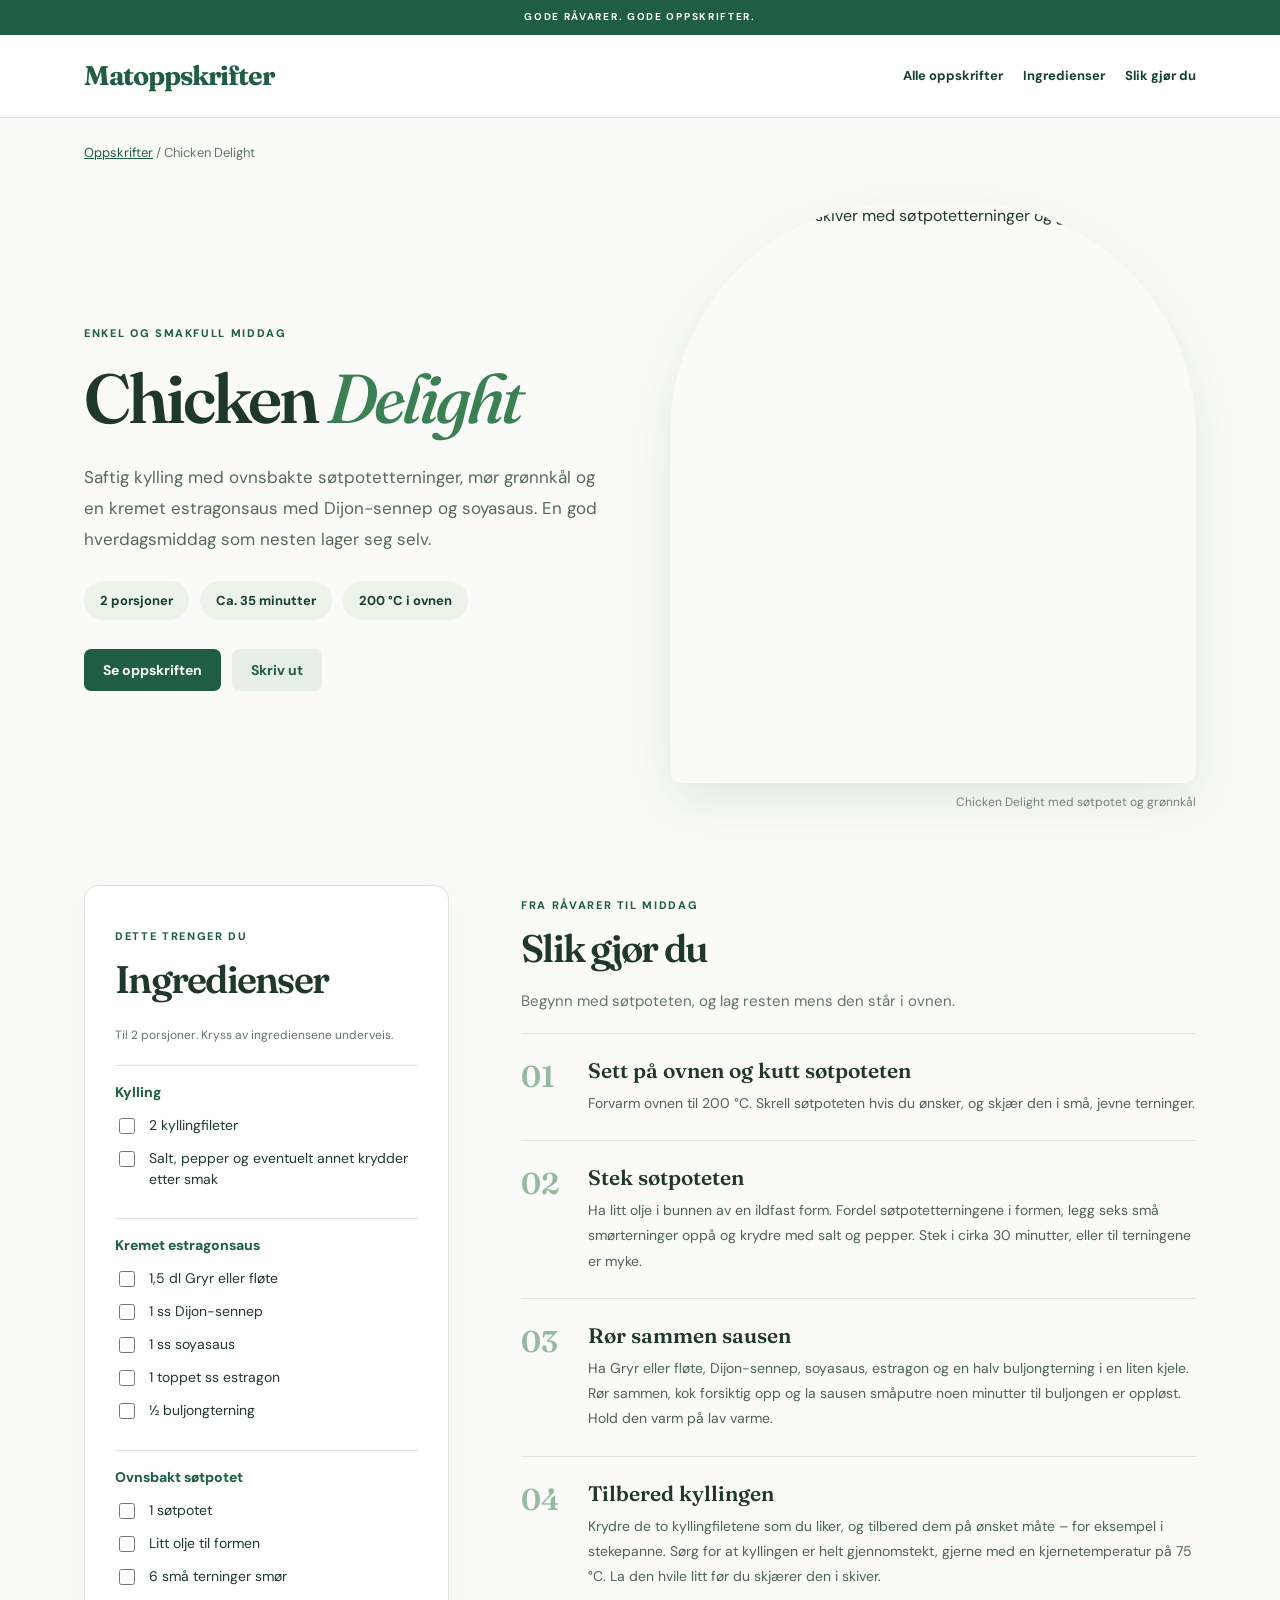
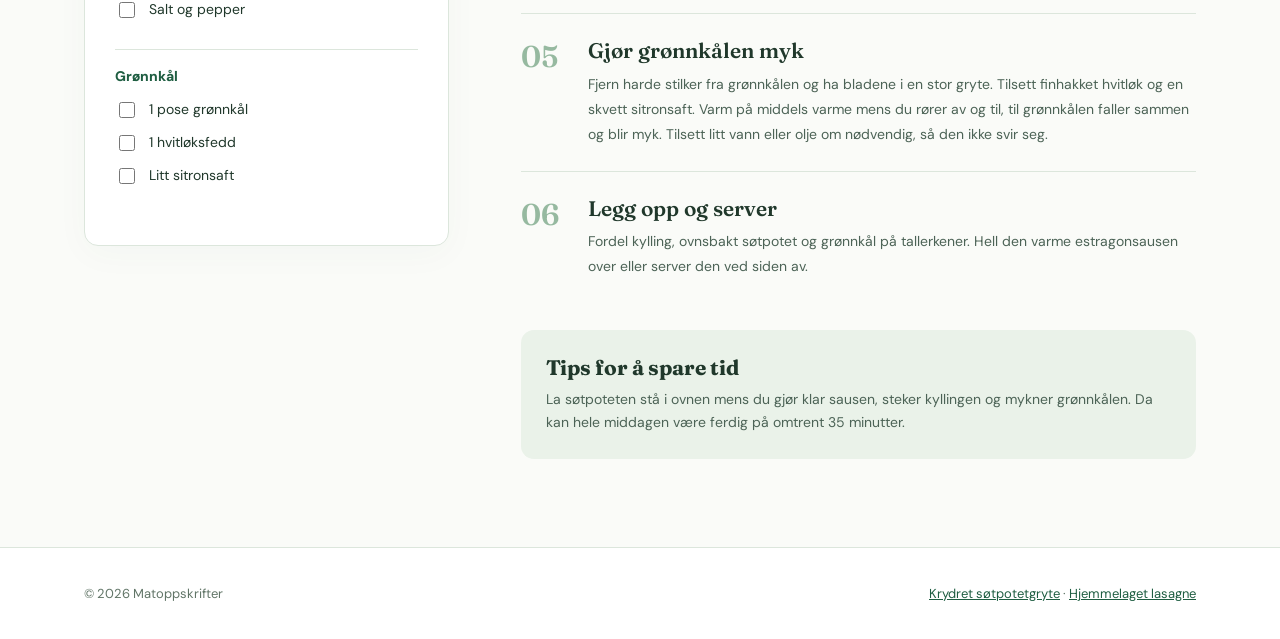
==== chicken-delight.html @ 8765563d "Legg til oppskriftsside for Chicken Delight" ====
<!doctype html>
<html lang="nb">
<head>
  <meta charset="utf-8">
  <meta name="viewport" content="width=device-width, initial-scale=1">
  <meta name="theme-color" content="#1f5e42">
  <meta name="description" content="Chicken Delight: saftig kylling med ovnsbakt søtpotet, smørmyk grønnkål og en enkel, kremet saus med Dijon, estragon og soyasaus. Klar på cirka 35 minutter.">
  <title>Chicken Delight – kylling med søtpotet og estragonsaus | Matoppskrifter</title>
  <link rel="preconnect" href="https://fonts.googleapis.com">
  <link rel="preconnect" href="https://fonts.gstatic.com" crossorigin>
  <link href="https://fonts.googleapis.com/css2?family=DM+Sans:wght@400;500;600;700&family=Fraunces:opsz,wght@9..144,500;9..144,600;9..144,700&display=swap" rel="stylesheet">
  <style>
    :root{--green:#1f5e42;--deep:#173f2f;--bg:#fafbf8;--cream:#edf3e9;--line:#dce6dc;--ink:#20382b;--muted:#617567}
    *{box-sizing:border-box}html{scroll-behavior:smooth}body{margin:0;color:var(--ink);background:var(--bg);font:16px/1.65 'DM Sans',Arial,sans-serif}
    .container{max-width:1160px;padding:0 24px;margin:auto}a{color:inherit}a:focus-visible,button:focus-visible,input:focus-visible{outline:3px solid #81b66e;outline-offset:3px}
    .banner{background:var(--green);color:#fff;text-align:center;letter-spacing:.17em;font-size:10px;font-weight:700;padding:9px}
    header{background:#fff;border-bottom:1px solid var(--line)}.header{display:flex;justify-content:space-between;align-items:center;gap:16px;min-height:82px}
    .brand{font:700 27px 'Fraunces',Georgia,serif;color:var(--green);text-decoration:none;letter-spacing:-.04em}
    nav{display:flex;flex-wrap:wrap;gap:20px}nav a{text-decoration:none;font-weight:700;font-size:13px;color:var(--deep)}nav a:hover{text-decoration:underline}
    .crumb{padding:24px 0;color:var(--muted);font-size:13px}.crumb a{color:var(--green)}
    .hero{display:grid;grid-template-columns:1fr 1fr;align-items:center;gap:60px;padding:16px 0 72px}
    .eyebrow,.section-label{color:var(--green);font-weight:800;font-size:11px;letter-spacing:.15em;text-transform:uppercase}
    h1,h2,h3{font-family:'Fraunces',Georgia,serif;line-height:1.2}h1{font-size:clamp(44px,5.4vw,72px);font-weight:600;letter-spacing:-.045em;margin:14px 0 22px}
    h1 em{font-weight:500;color:#3b8053}.intro{max-width:560px;color:#526b59;font-size:17px;line-height:1.85}
    .facts{display:flex;gap:11px;flex-wrap:wrap;margin:25px 0 29px}.fact{background:var(--cream);padding:9px 16px;border-radius:40px;color:var(--deep);font-size:13px;font-weight:700}
    .btn{display:inline-block;background:var(--green);color:#fff;text-decoration:none;border:0;border-radius:7px;padding:12px 19px;font:700 14px 'DM Sans',sans-serif;cursor:pointer}
    .btn:hover{background:var(--deep)}.btn--light{background:#e8efe8;color:var(--green);margin-left:7px}.btn--light:hover{background:#d7e7d7}
    .hero__photo{min-width:0}.hero__photo img{display:block;width:100%;height:min(62vw,580px);min-height:420px;object-fit:cover;border-radius:230px 230px 13px 13px;box-shadow:0 18px 48px #173f2f1a}
    .hero__caption{color:#718376;font-size:12px;margin-top:10px;text-align:right}
    .layout{display:grid;grid-template-columns:minmax(280px,365px) minmax(0,1fr);gap:72px;align-items:start;padding:0 0 88px}
    .card{background:white;border:1px solid var(--line);border-radius:14px;padding:30px;box-shadow:0 8px 35px #1f5e4208}
    h2{font-size:clamp(29px,3vw,41px);font-weight:600;letter-spacing:-.045em;margin:0 0 24px}
    .group{padding:17px 0;border-top:1px solid var(--line)}.group h3{font:800 14px 'DM Sans',sans-serif;margin:0 0 14px;color:var(--green)}
    .ingredient{display:flex;align-items:flex-start;gap:11px;font-size:14px;margin:11px 0;cursor:pointer;line-height:1.5}.ingredient input{accent-color:var(--green);width:16px;height:16px;margin-top:3px;flex-shrink:0}.ingredient:has(input:checked) span{text-decoration:line-through;color:#96a69b}
    .note{font-size:12px;color:var(--muted);margin:0 0 19px}.steps-intro{color:var(--muted);margin:-6px 0 19px;font-size:15px}
    .step{display:grid;grid-template-columns:52px 1fr;gap:15px;padding:24px 0;border-top:1px solid var(--line)}
    .step .num{font:600 30px 'Fraunces',serif;color:#96b9a0}.step h3{font-size:21px;margin:0 0 8px;font-weight:600}.step p{margin:0;color:#4c6356;font-size:14px;line-height:1.8}
    .tip{background:#eaf2e9;border-radius:13px;padding:25px;margin-top:26px}.tip h3{font-size:21px;margin:0 0 8px}.tip p{margin:0;color:#4c6356;font-size:14px}
    .footer{border-top:1px solid var(--line);background:white;padding:35px 0;color:var(--muted);font-size:13px}.footer__inner{display:flex;justify-content:space-between;gap:18px;flex-wrap:wrap}.footer a{color:var(--green)}
    @media(max-width:850px){.hero{gap:30px}.layout{gap:35px}}
    @media(max-width:710px){.container{padding:0 18px}.header{min-height:70px;align-items:flex-start;flex-direction:column;justify-content:center;gap:4px;padding-top:12px;padding-bottom:12px}nav{gap:15px}nav a{font-size:12px}
      .hero{grid-template-columns:1fr;padding:10px 0 42px;gap:23px}.hero__photo img{height:430px;min-height:0}.layout{grid-template-columns:1fr;gap:34px;padding-bottom:60px}.card{padding:25px}.step{grid-template-columns:38px 1fr;gap:10px}}
    @media(max-width:390px){.hero__photo img{height:350px}.btn--light{margin-left:0;margin-top:9px}}
    @media print{.banner,header,.crumb,.hero__photo,.btn,.footer{display:none!important}.container{max-width:none}.hero{display:block;padding:0 0 14px}.hero h1{font-size:36px}.layout{display:block;padding:0}.card{box-shadow:none;border:0;padding:0;margin-bottom:20px}.step{break-inside:avoid;padding:12px 0}.tip{break-inside:avoid}body{background:#fff}}
  </style>
</head>
<body>
  <div class="banner">GODE RÅVARER. GODE OPPSKRIFTER.</div>
  <header><div class="container header"><a class="brand" href="index.html">Matoppskrifter</a><nav aria-label="Navigasjon"><a href="index.html">Alle oppskrifter</a><a href="#ingredienser">Ingredienser</a><a href="#fremgangsmate">Slik gjør du</a></nav></div></header>
  <main class="container">
    <div class="crumb"><a href="index.html">Oppskrifter</a> / Chicken Delight</div>
    <section class="hero" aria-labelledby="recipe-title">
      <div>
        <div class="eyebrow">ENKEL OG SMAKFULL MIDDAG</div>
        <h1 id="recipe-title">Chicken <em>Delight</em></h1>
        <p class="intro">Saftig kylling med ovnsbakte søtpotetterninger, mør grønnkål og en kremet estragonsaus med Dijon-sennep og soyasaus. En god hverdagsmiddag som nesten lager seg selv.</p>
        <div class="facts"><span class="fact">2 porsjoner</span><span class="fact">Ca. 35 minutter</span><span class="fact">200 °C i ovnen</span></div>
        <a class="btn" href="#ingredienser">Se oppskriften</a>
        <button class="btn btn--light" type="button" onclick="window.print()">Skriv ut</button>
      </div>
      <div class="hero__photo"><img src="images/chicken-delight.webp" alt="Stekt kyllingfilet i skiver med søtpotetterninger og grønnkål på et keramikkfat" width="420" height="560"><div class="hero__caption">Chicken Delight med søtpotet og grønnkål</div></div>
    </section>

    <div class="layout">
      <aside id="ingredienser" class="card" aria-labelledby="ingredients-title">
        <p class="section-label">Dette trenger du</p>
        <h2 id="ingredients-title">Ingredienser</h2>
        <p class="note">Til 2 porsjoner. Kryss av ingrediensene underveis.</p>
        <div class="group"><h3>Kylling</h3>
          <label class="ingredient"><input type="checkbox"><span>2 kyllingfileter</span></label>
          <label class="ingredient"><input type="checkbox"><span>Salt, pepper og eventuelt annet krydder etter smak</span></label>
        </div>
        <div class="group"><h3>Kremet estragonsaus</h3>
          <label class="ingredient"><input type="checkbox"><span>1,5 dl Gryr eller fløte</span></label>
          <label class="ingredient"><input type="checkbox"><span>1 ss Dijon-sennep</span></label>
          <label class="ingredient"><input type="checkbox"><span>1 ss soyasaus</span></label>
          <label class="ingredient"><input type="checkbox"><span>1 toppet ss estragon</span></label>
          <label class="ingredient"><input type="checkbox"><span>½ buljongterning</span></label>
        </div>
        <div class="group"><h3>Ovnsbakt søtpotet</h3>
          <label class="ingredient"><input type="checkbox"><span>1 søtpotet</span></label>
          <label class="ingredient"><input type="checkbox"><span>Litt olje til formen</span></label>
          <label class="ingredient"><input type="checkbox"><span>6 små terninger smør</span></label>
          <label class="ingredient"><input type="checkbox"><span>Salt og pepper</span></label>
        </div>
        <div class="group"><h3>Grønnkål</h3>
          <label class="ingredient"><input type="checkbox"><span>1 pose grønnkål</span></label>
          <label class="ingredient"><input type="checkbox"><span>1 hvitløksfedd</span></label>
          <label class="ingredient"><input type="checkbox"><span>Litt sitronsaft</span></label>
        </div>
      </aside>
      <article id="fremgangsmate" aria-labelledby="steps-title">
        <p class="section-label">Fra råvarer til middag</p>
        <h2 id="steps-title">Slik gjør du</h2>
        <p class="steps-intro">Begynn med søtpoteten, og lag resten mens den står i ovnen.</p>
        <div class="step"><div class="num">01</div><div><h3>Sett på ovnen og kutt søtpoteten</h3><p>Forvarm ovnen til 200 °C. Skrell søtpoteten hvis du ønsker, og skjær den i små, jevne terninger.</p></div></div>
        <div class="step"><div class="num">02</div><div><h3>Stek søtpoteten</h3><p>Ha litt olje i bunnen av en ildfast form. Fordel søtpotetterningene i formen, legg seks små smørterninger oppå og krydre med salt og pepper. Stek i cirka 30 minutter, eller til terningene er myke.</p></div></div>
        <div class="step"><div class="num">03</div><div><h3>Rør sammen sausen</h3><p>Ha Gryr eller fløte, Dijon-sennep, soyasaus, estragon og en halv buljongterning i en liten kjele. Rør sammen, kok forsiktig opp og la sausen småputre noen minutter til buljongen er oppløst. Hold den varm på lav varme.</p></div></div>
        <div class="step"><div class="num">04</div><div><h3>Tilbered kyllingen</h3><p>Krydre de to kyllingfiletene som du liker, og tilbered dem på ønsket måte – for eksempel i stekepanne. Sørg for at kyllingen er helt gjennomstekt, gjerne med en kjernetemperatur på 75 °C. La den hvile litt før du skjærer den i skiver.</p></div></div>
        <div class="step"><div class="num">05</div><div><h3>Gjør grønnkålen myk</h3><p>Fjern harde stilker fra grønnkålen og ha bladene i en stor gryte. Tilsett finhakket hvitløk og en skvett sitronsaft. Varm på middels varme mens du rører av og til, til grønnkålen faller sammen og blir myk. Tilsett litt vann eller olje om nødvendig, så den ikke svir seg.</p></div></div>
        <div class="step"><div class="num">06</div><div><h3>Legg opp og server</h3><p>Fordel kylling, ovnsbakt søtpotet og grønnkål på tallerkener. Hell den varme estragonsausen over eller server den ved siden av.</p></div></div>
        <div class="tip"><h3>Tips for å spare tid</h3><p>La søtpoteten stå i ovnen mens du gjør klar sausen, steker kyllingen og mykner grønnkålen. Da kan hele middagen være ferdig på omtrent 35 minutter.</p></div>
      </article>
    </div>
  </main>
  <footer class="footer"><div class="container footer__inner"><span>© <span id="year"></span> Matoppskrifter</span><div><a href="index.html">Krydret søtpotetgryte</a> · <a href="lasagne.html">Hjemmelaget lasagne</a></div></div></footer>
  <script>document.getElementById('year').textContent=new Date().getFullYear();</script>
</body>
</html>
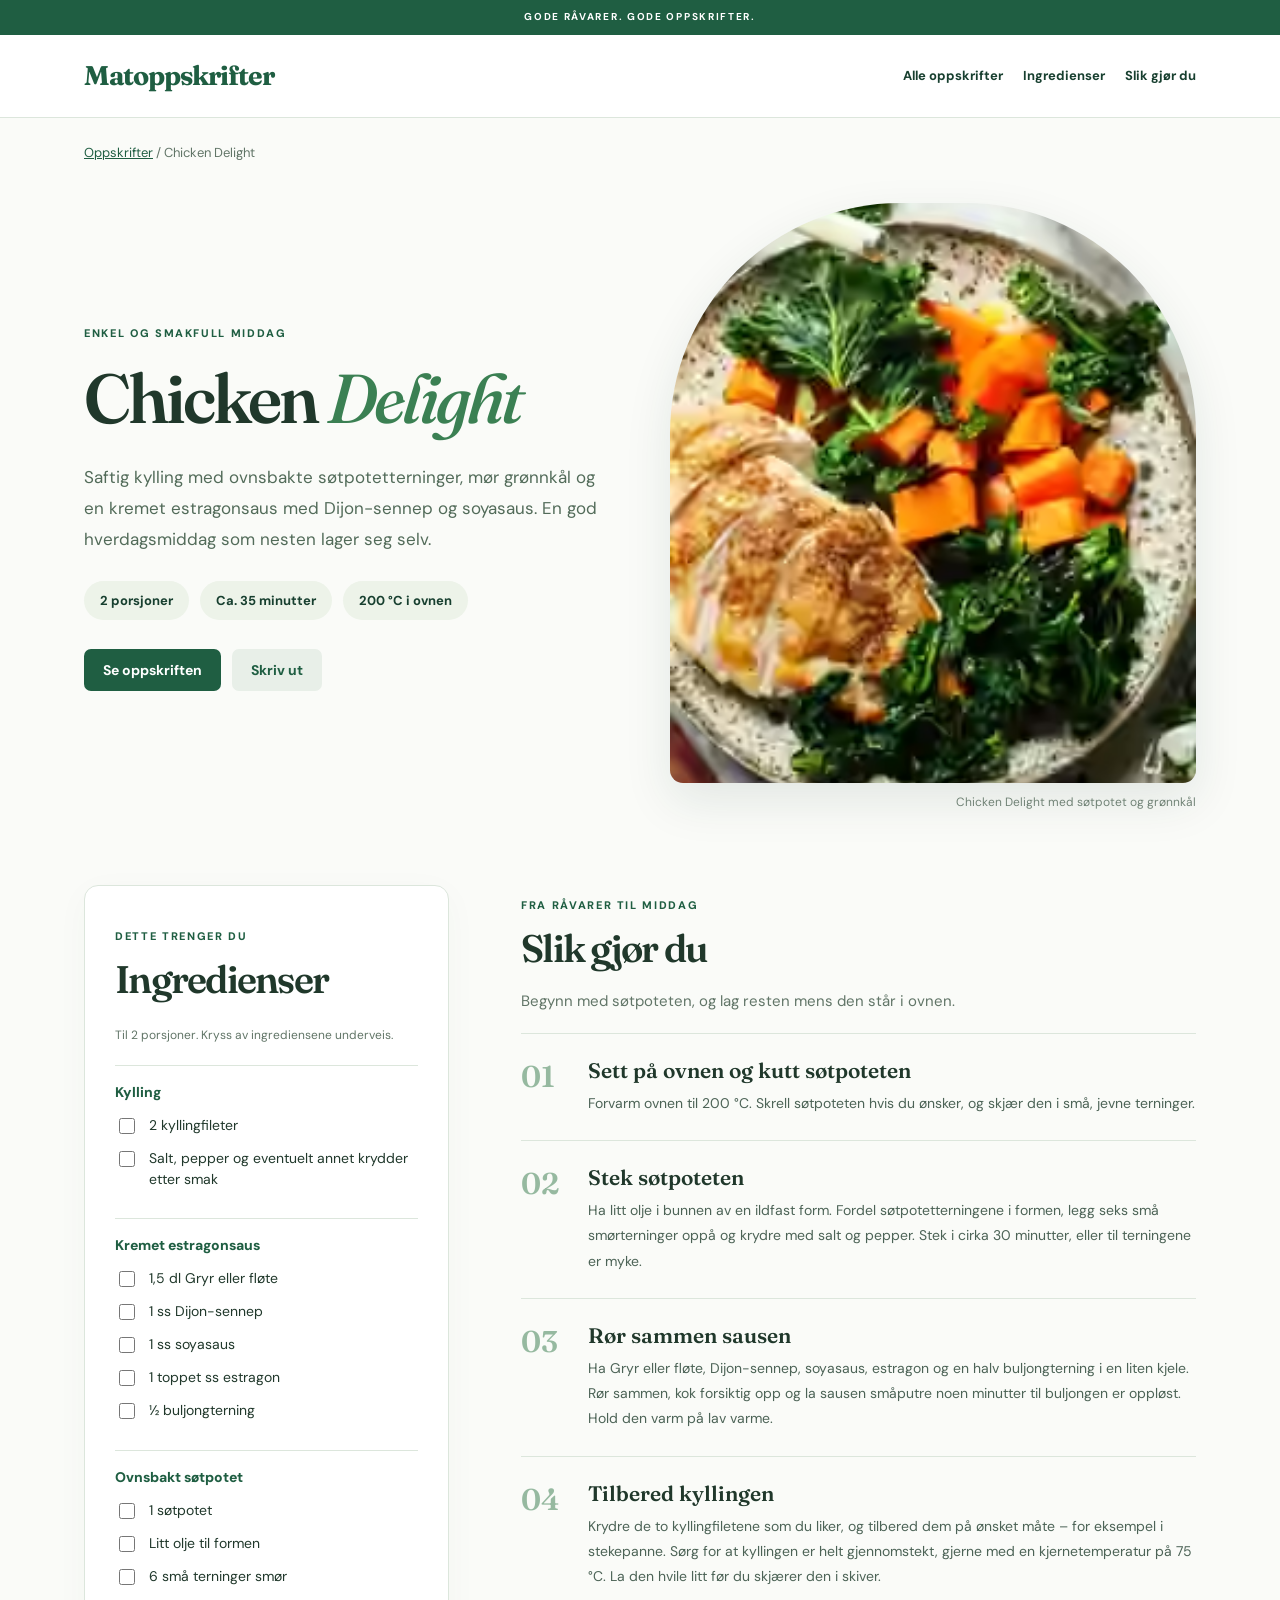
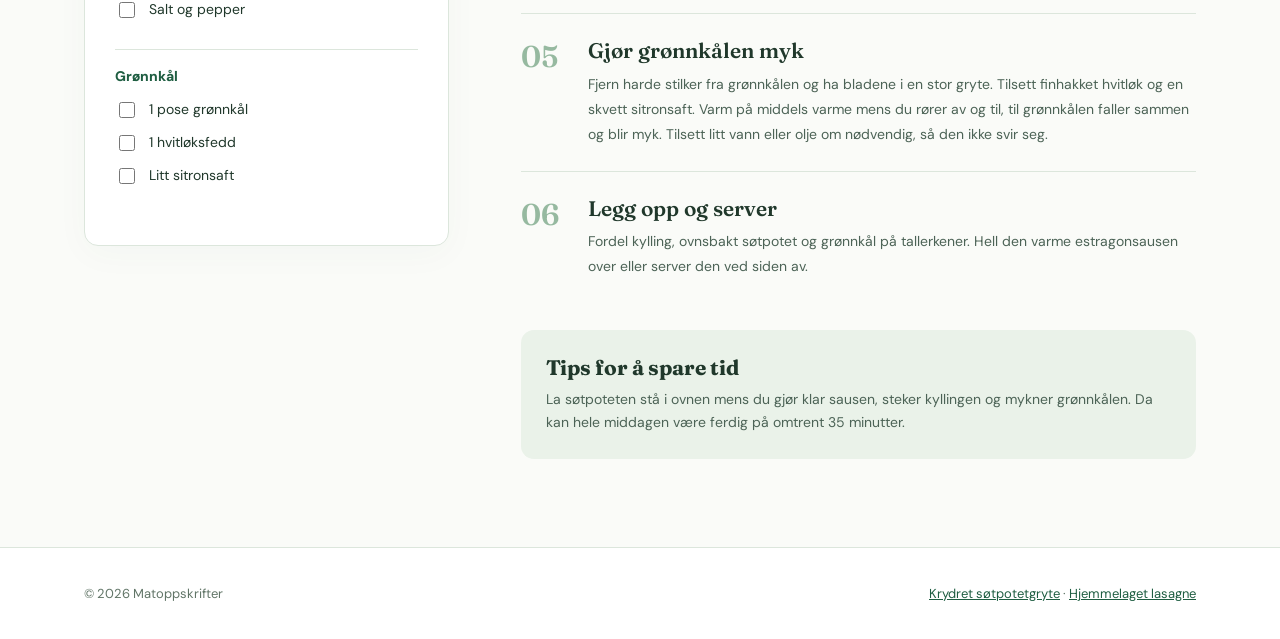
==== commit 3e11fea0: "Koble Chicken Delight til opplastet oppskriftsbilde" ====
--- a/chicken-delight.html
+++ b/chicken-delight.html
@@ -58,7 +58,7 @@
         <a class="btn" href="#ingredienser">Se oppskriften</a>
         <button class="btn btn--light" type="button" onclick="window.print()">Skriv ut</button>
       </div>
-      <div class="hero__photo"><img src="images/chicken-delight.webp" alt="Stekt kyllingfilet i skiver med søtpotetterninger og grønnkål på et keramikkfat" width="420" height="560"><div class="hero__caption">Chicken Delight med søtpotet og grønnkål</div></div>
+      <div class="hero__photo"><img src="images/chicken-delight.avif" alt="Stekt kyllingfilet i skiver med søtpotetterninger og grønnkål på et keramikkfat" width="240" height="320"><div class="hero__caption">Chicken Delight med søtpotet og grønnkål</div></div>
     </section>
 
     <div class="layout">
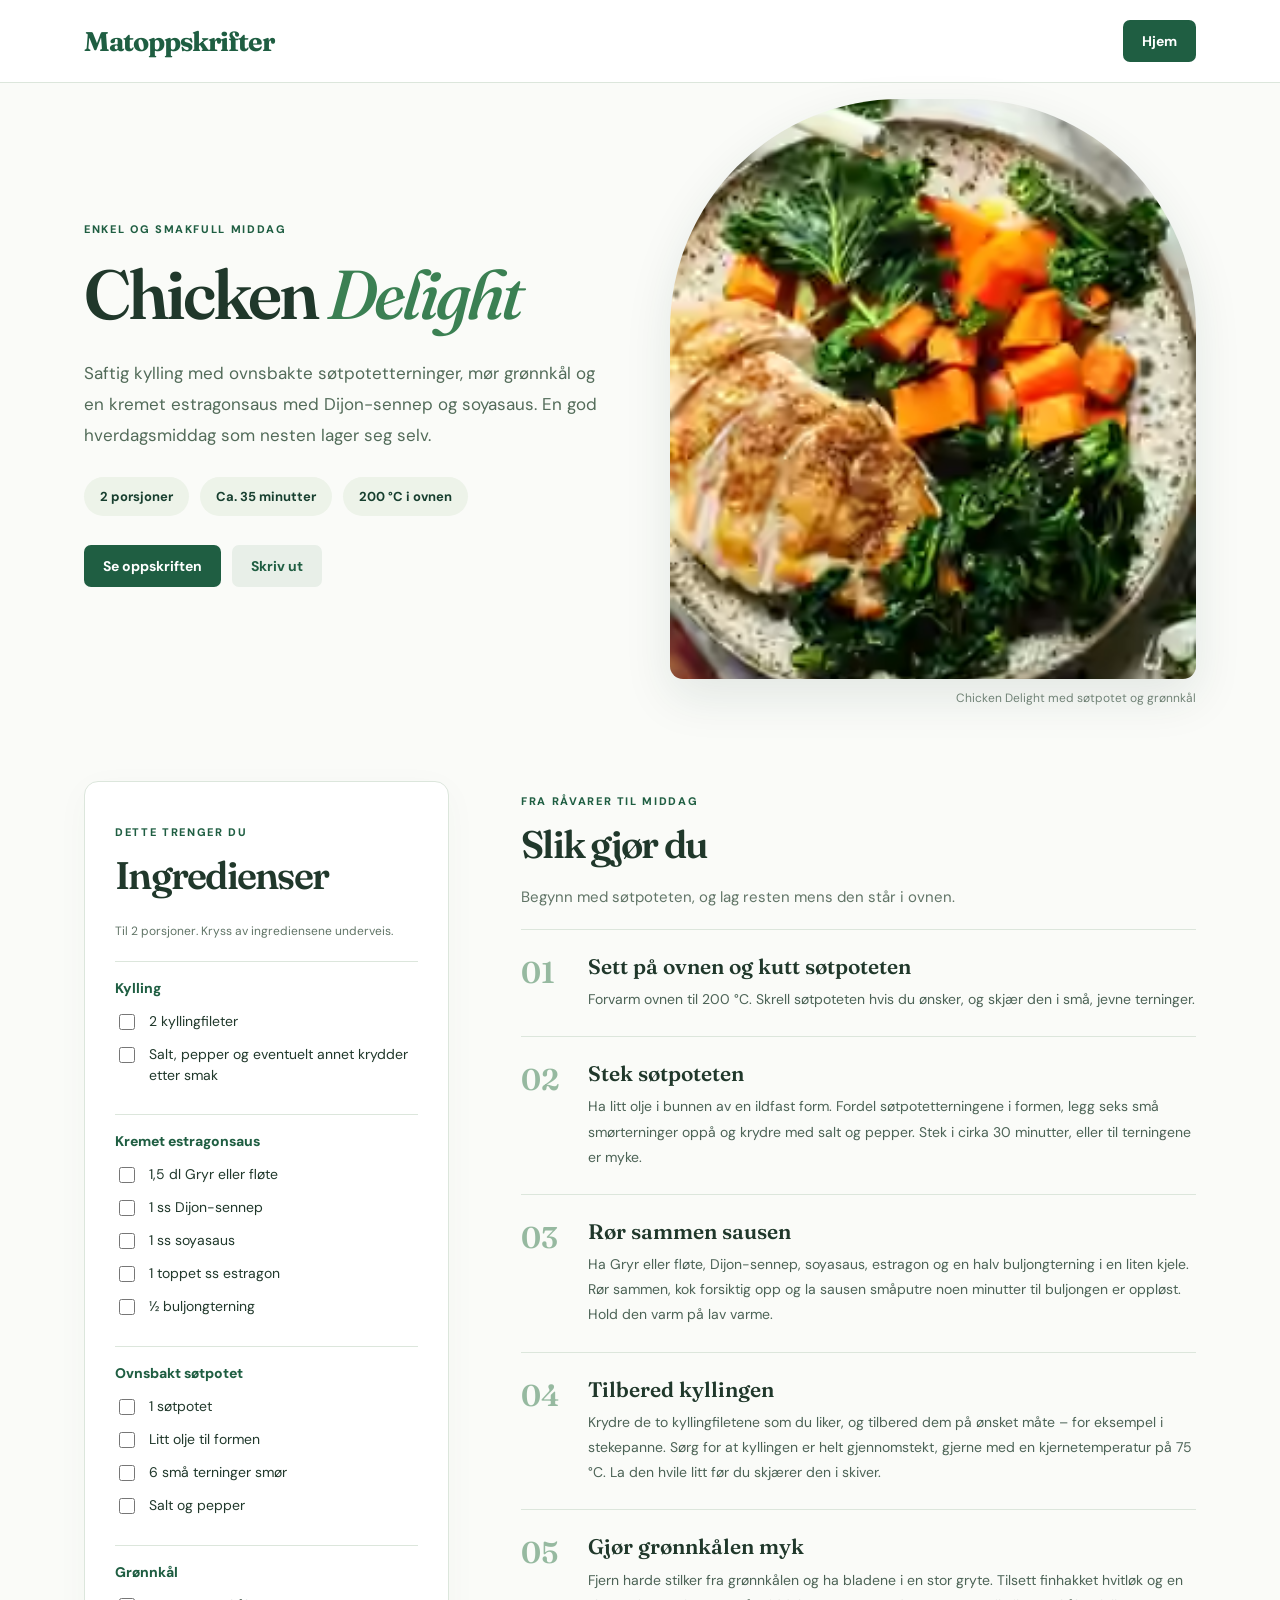
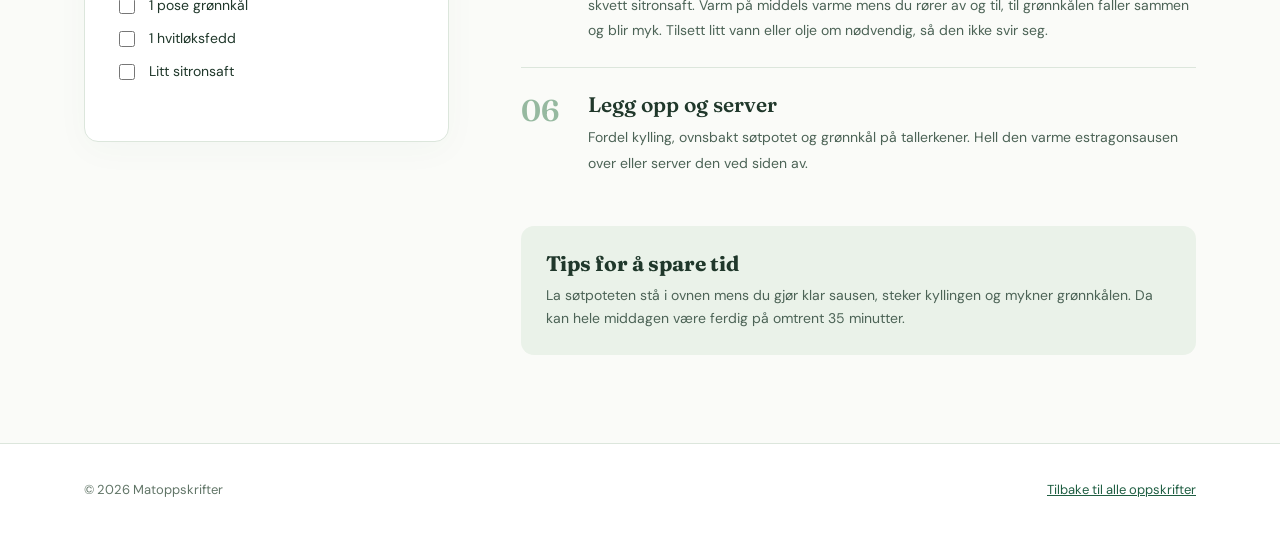
==== commit 42ecabf0: "Fjern meny og brødsmuler fra Chicken Delight" ====
--- a/chicken-delight.html
+++ b/chicken-delight.html
@@ -45,10 +45,8 @@
   </style>
 </head>
 <body>
-  <div class="banner">GODE RÅVARER. GODE OPPSKRIFTER.</div>
-  <header><div class="container header"><a class="brand" href="index.html">Matoppskrifter</a><nav aria-label="Navigasjon"><a href="index.html">Alle oppskrifter</a><a href="#ingredienser">Ingredienser</a><a href="#fremgangsmate">Slik gjør du</a></nav></div></header>
+  <header><div class="container header"><a class="brand" href="index.html">Matoppskrifter</a><a class="btn" href="index.html">Hjem</a></div></header>
   <main class="container">
-    <div class="crumb"><a href="index.html">Oppskrifter</a> / Chicken Delight</div>
     <section class="hero" aria-labelledby="recipe-title">
       <div>
         <div class="eyebrow">ENKEL OG SMAKFULL MIDDAG</div>
@@ -103,7 +101,7 @@
       </article>
     </div>
   </main>
-  <footer class="footer"><div class="container footer__inner"><span>© <span id="year"></span> Matoppskrifter</span><div><a href="index.html">Krydret søtpotetgryte</a> · <a href="lasagne.html">Hjemmelaget lasagne</a></div></div></footer>
+  <footer class="footer"><div class="container footer__inner"><span>© <span id="year"></span> Matoppskrifter</span><a href="index.html">Tilbake til alle oppskrifter</a></div></footer>
   <script>document.getElementById('year').textContent=new Date().getFullYear();</script>
 </body>
 </html>
